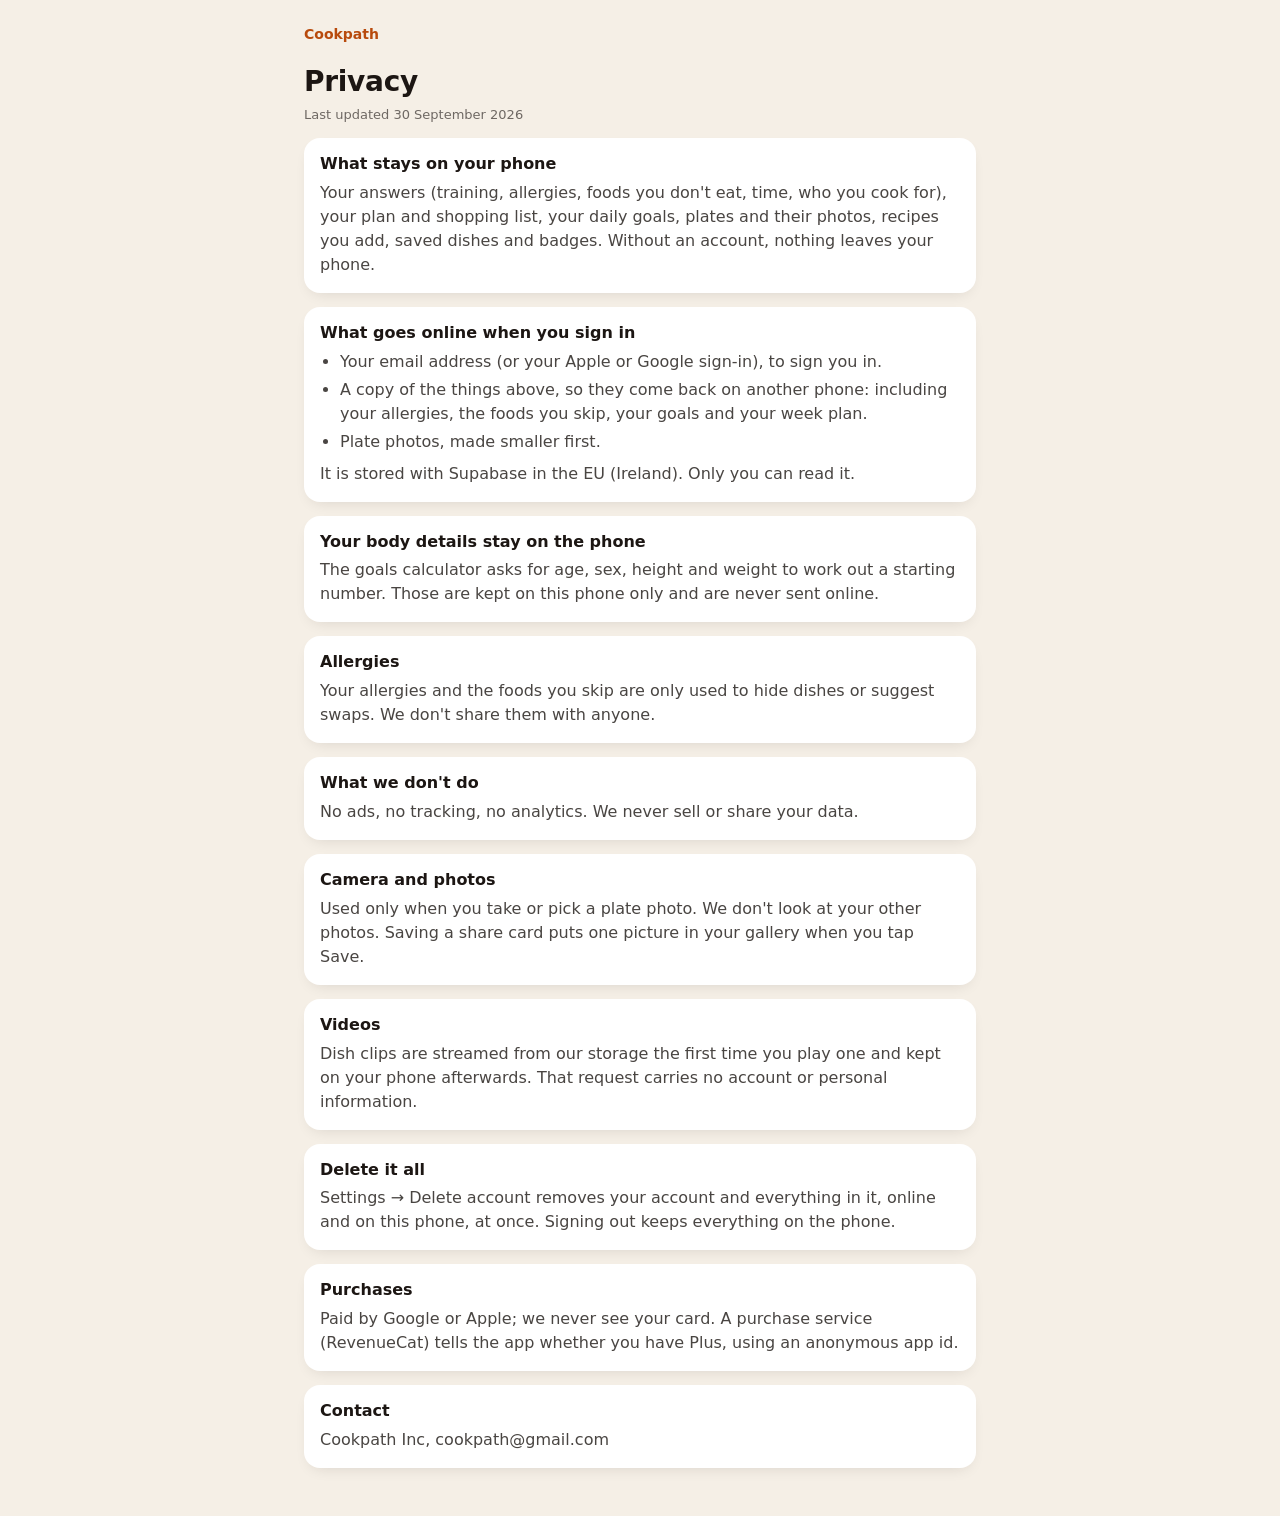
==== privacy.html @ d39d3a59 "Terms: 7-day refund rule; updated date Co-Authored-By: Claude Sonnet 5.5 <noreply@anthropic.com>" ====
<!doctype html>
<html lang="en">
<head>
<meta charset="utf-8">
<meta name="viewport" content="width=device-width, initial-scale=1">
<title>Privacy — Cookpath</title>
<meta name="description" content="What stays on your phone, what goes online when you sign in, and how to delete it all.">
<link rel="stylesheet" href="style.css">
</head>
<body>
<main>
  <p class="back"><a href="./">Cookpath</a></p>

  <h1>Privacy</h1>

  <p class="updated">Last updated 30 September 2026</p>

  <section>
    <h2>What stays on your phone</h2>
    <p>Your answers (training, allergies, foods you don't eat, time, who you cook for), your plan and shopping list, your daily goals, plates and their photos, recipes you add, saved dishes and badges. Without an account, nothing leaves your phone.</p>
  </section>

  <section>
    <h2>What goes online when you sign in</h2>
    <ul>
      <li>Your email address (or your Apple or Google sign-in), to sign you in.</li>
      <li>A copy of the things above, so they come back on another phone: including your allergies, the foods you skip, your goals and your week plan.</li>
      <li>Plate photos, made smaller first.</li>
    </ul>
    <p>It is stored with Supabase in the EU (Ireland). Only you can read it.</p>
  </section>

  <section>
    <h2>Your body details stay on the phone</h2>
    <p>The goals calculator asks for age, sex, height and weight to work out a starting number. Those are kept on this phone only and are never sent online.</p>
  </section>

  <section>
    <h2>Allergies</h2>
    <p>Your allergies and the foods you skip are only used to hide dishes or suggest swaps. We don't share them with anyone.</p>
  </section>

  <section>
    <h2>What we don't do</h2>
    <p>No ads, no tracking, no analytics. We never sell or share your data.</p>
  </section>

  <section>
    <h2>Camera and photos</h2>
    <p>Used only when you take or pick a plate photo. We don't look at your other photos. Saving a share card puts one picture in your gallery when you tap Save.</p>
  </section>

  <section>
    <h2>Videos</h2>
    <p>Dish clips are streamed from our storage the first time you play one and kept on your phone afterwards. That request carries no account or personal information.</p>
  </section>

  <section id="delete">
    <h2>Delete it all</h2>
    <p>Settings → Delete account removes your account and everything in it, online and on this phone, at once. Signing out keeps everything on the phone.</p>
  </section>

  <section>
    <h2>Purchases</h2>
    <p>Paid by Google or Apple; we never see your card. A purchase service (RevenueCat) tells the app whether you have Plus, using an anonymous app id.</p>
  </section>

  <section>
    <h2>Contact</h2>
    <p>Cookpath Inc, cookpath@gmail.com</p>
  </section>
</main>
</body>
</html>
---- style.css ----
/* Cookpath legal pages. Tokens copied from app/src/theme.ts so the web pages read like the app. */
:root {
  --ground: #F5EFE6;
  --white: #FFFFFF;
  --ink: #1C1613;
  --ink80: rgba(28, 22, 19, 0.8);
  --grey: #6E6863;
  --ember-text: #B84A0C;
  --pill-line: #E6DDD4;
}

* { box-sizing: border-box; }

body {
  margin: 0;
  padding: 24px 16px 48px;
  background: var(--ground);
  color: var(--ink);
  font: 400 16px/1.5 -apple-system, BlinkMacSystemFont, "Segoe UI", Roboto, system-ui, sans-serif;
  -webkit-text-size-adjust: 100%;
}

main { max-width: 42rem; margin: 0 auto; }

.back { margin: 0 0 20px; font-size: 14px; }
.back a { color: var(--ember-text); text-decoration: none; font-weight: 600; }
.back a:hover, .back a:focus-visible { text-decoration: underline; }

h1 { margin: 0; font-size: 28px; line-height: 1.2; letter-spacing: -0.01em; }

.updated { margin: 6px 0 0; color: var(--grey); font-size: 13px; }

.lead { margin: 16px 0 0; color: var(--ink80); }

section {
  margin-top: 14px;
  padding: 16px;
  background: var(--white);
  border-radius: 16px;
  box-shadow: 0 6px 16px -8px rgba(28, 22, 19, 0.16);
}

h2 { margin: 0 0 6px; font-size: 16px; line-height: 1.3; }

p { margin: 0; color: var(--ink80); }
p + p { margin-top: 8px; }

ul { margin: 0 0 8px; padding-left: 20px; color: var(--ink80); }
li + li { margin-top: 4px; }

/* Placeholders still to fill before the store listing goes in. */
.todo {
  padding: 1px 5px;
  border-radius: 5px;
  background: rgba(242, 107, 29, 0.08);
  box-shadow: inset 0 0 0 1px rgba(242, 107, 29, 0.18);
  color: var(--ember-text);
  font-weight: 600;
  white-space: nowrap;
}

nav.docs { margin-top: 14px; display: grid; gap: 10px; }
nav.docs a {
  display: block;
  padding: 16px;
  background: var(--white);
  border-radius: 16px;
  box-shadow: 0 6px 16px -8px rgba(28, 22, 19, 0.16);
  color: var(--ink);
  text-decoration: none;
  font-weight: 600;
}
nav.docs a span { display: block; margin-top: 2px; color: var(--grey); font-weight: 400; font-size: 14px; }
nav.docs a:hover, nav.docs a:focus-visible { box-shadow: 0 6px 16px -8px rgba(28, 22, 19, 0.28), inset 0 0 0 1px var(--pill-line); }

footer { margin-top: 28px; color: var(--grey); font-size: 13px; text-align: center; }
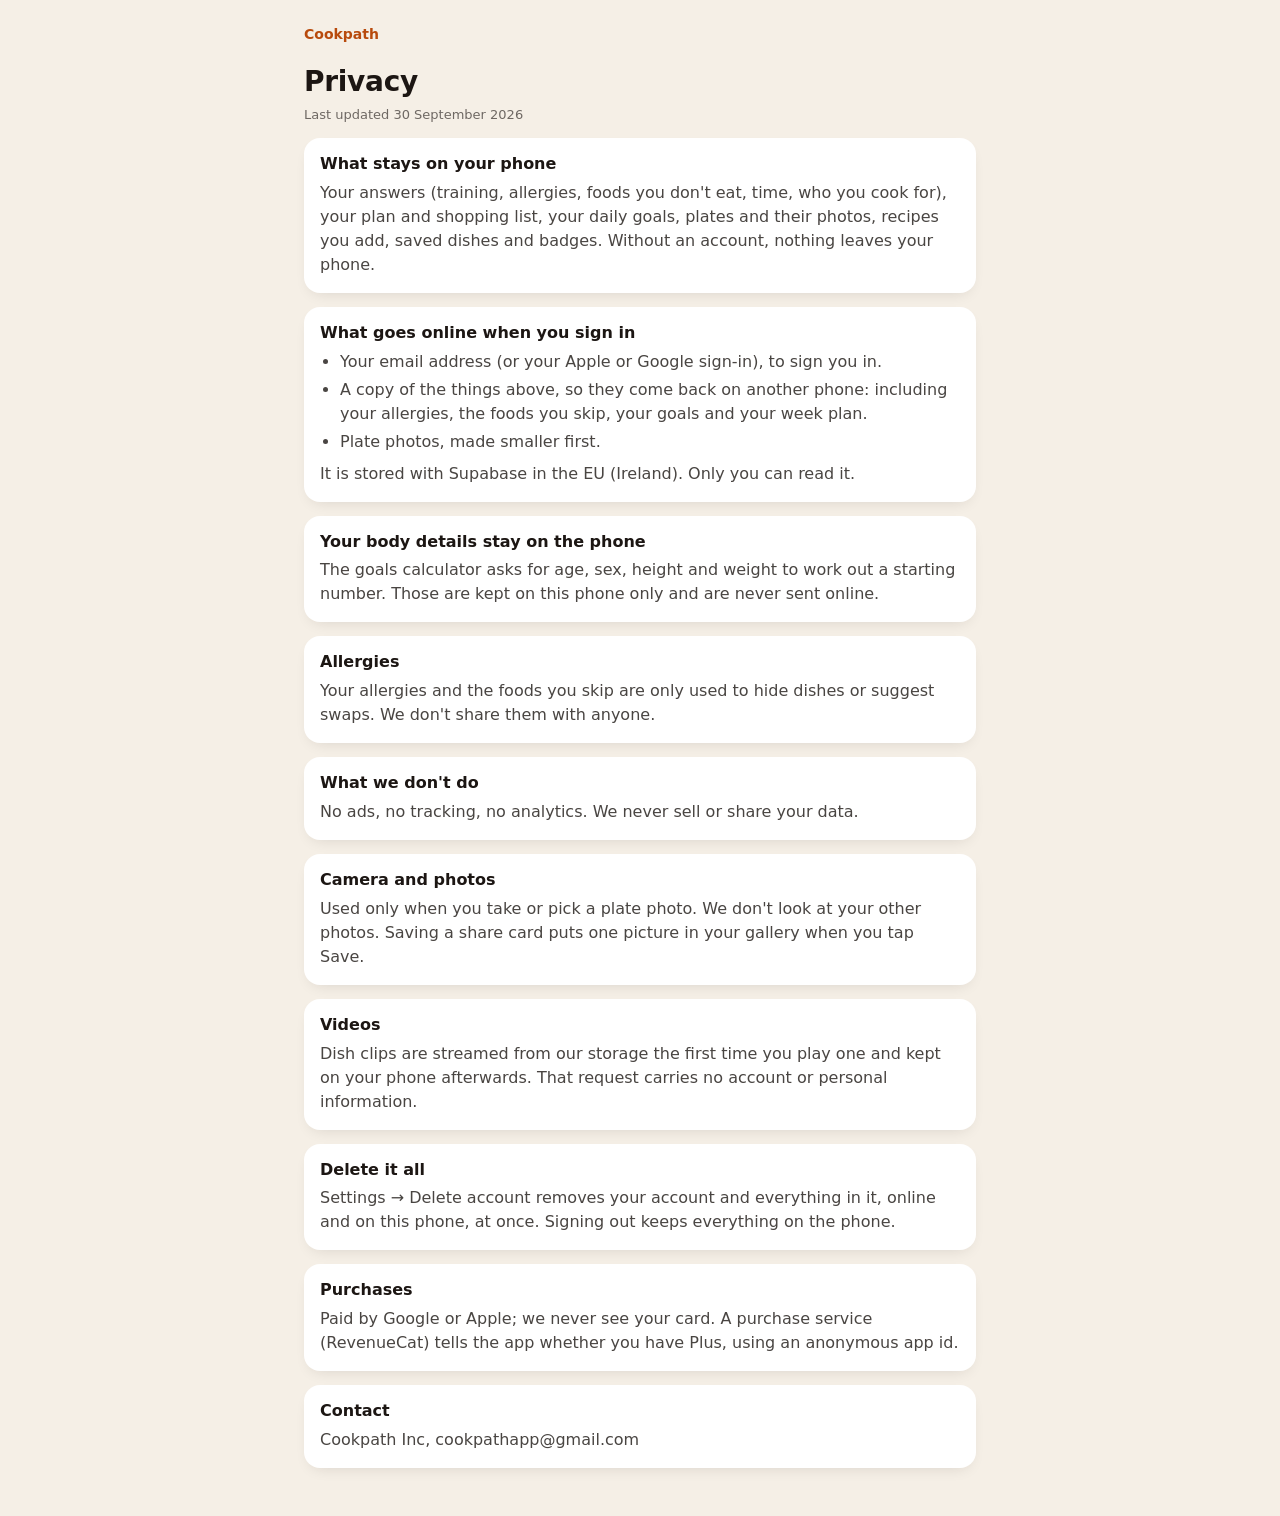
==== commit b82973ed: "Contact email: cookpathapp@gmail.com Co-Authored-By: Claude Sonnet 5.5 <noreply@anthropic.com>" ====
--- a/privacy.html
+++ b/privacy.html
@@ -67,7 +67,7 @@
 
   <section>
     <h2>Contact</h2>
-    <p>Cookpath Inc, cookpath@gmail.com</p>
+    <p>Cookpath Inc, cookpathapp@gmail.com</p>
   </section>
 </main>
 </body>
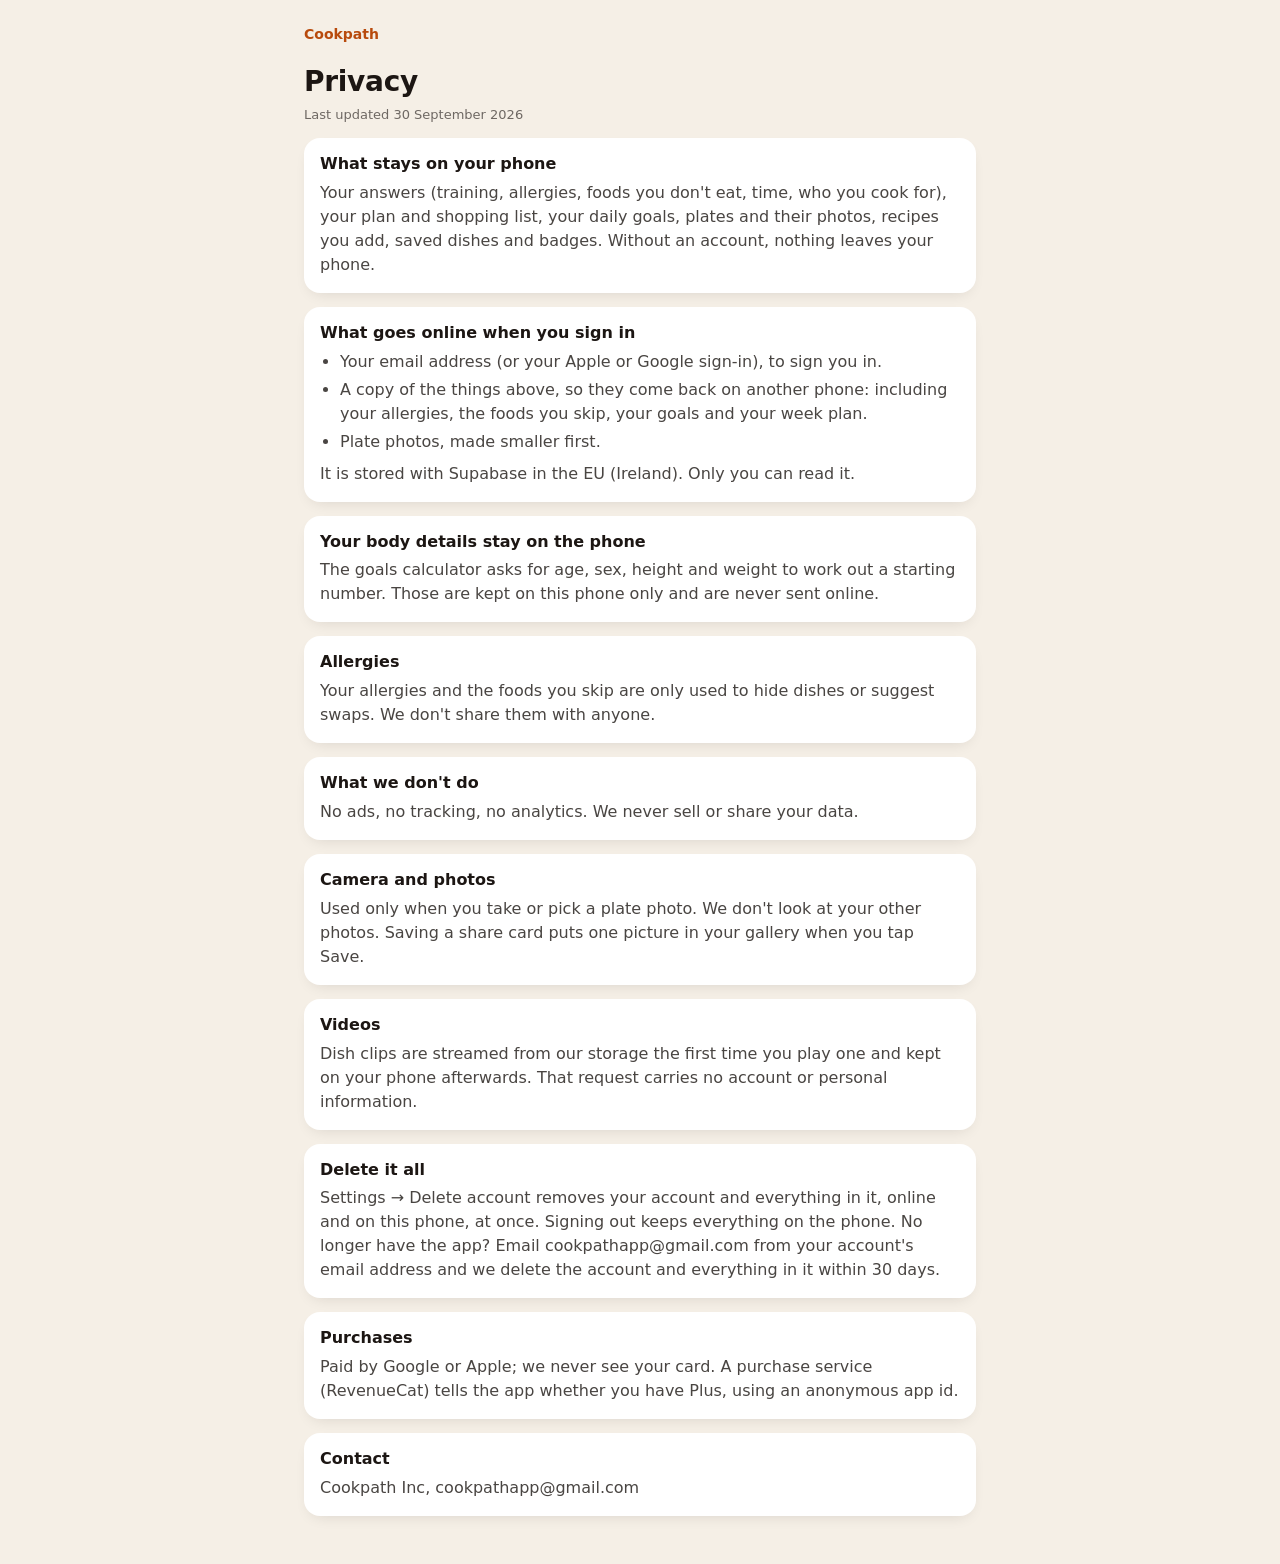
==== commit 7e1799b3: "Privacy: delete your account by email if you no longer have the app" ====
--- a/privacy.html
+++ b/privacy.html
@@ -57,7 +57,7 @@
 
   <section id="delete">
     <h2>Delete it all</h2>
-    <p>Settings → Delete account removes your account and everything in it, online and on this phone, at once. Signing out keeps everything on the phone.</p>
+    <p>Settings → Delete account removes your account and everything in it, online and on this phone, at once. Signing out keeps everything on the phone. No longer have the app? Email cookpathapp@gmail.com from your account's email address and we delete the account and everything in it within 30 days.</p>
   </section>
 
   <section>
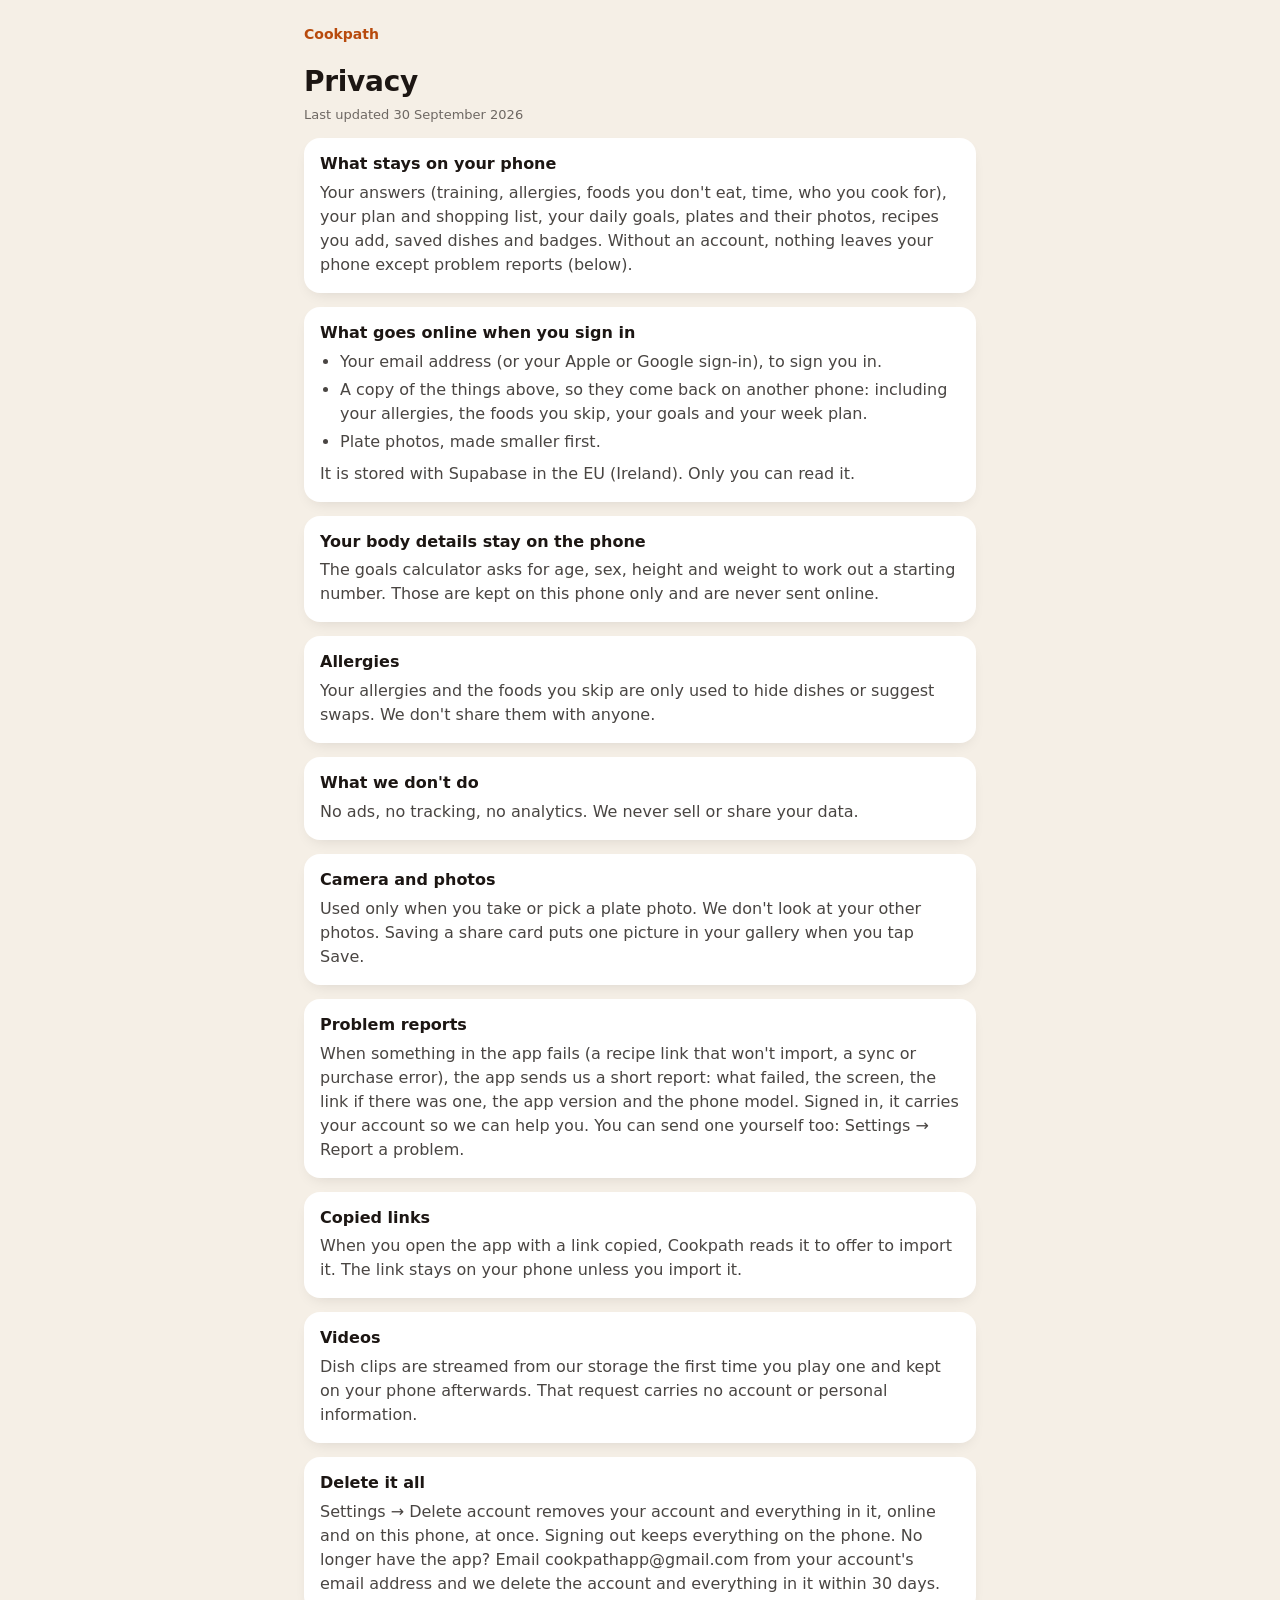
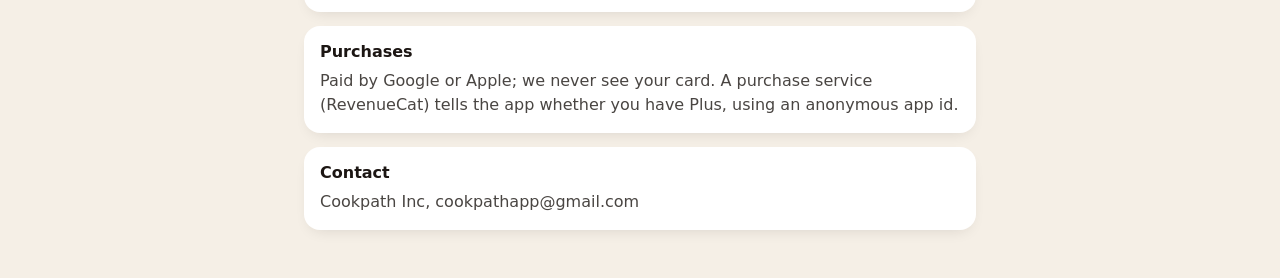
==== commit 9296bd40: "Privacy: describe problem reports" ====
--- a/privacy.html
+++ b/privacy.html
@@ -17,7 +17,7 @@
 
   <section>
     <h2>What stays on your phone</h2>
-    <p>Your answers (training, allergies, foods you don't eat, time, who you cook for), your plan and shopping list, your daily goals, plates and their photos, recipes you add, saved dishes and badges. Without an account, nothing leaves your phone.</p>
+    <p>Your answers (training, allergies, foods you don't eat, time, who you cook for), your plan and shopping list, your daily goals, plates and their photos, recipes you add, saved dishes and badges. Without an account, nothing leaves your phone except problem reports (below).</p>
   </section>
 
   <section>
@@ -51,6 +51,16 @@
   </section>
 
   <section>
+    <h2>Problem reports</h2>
+    <p>When something in the app fails (a recipe link that won't import, a sync or purchase error), the app sends us a short report: what failed, the screen, the link if there was one, the app version and the phone model. Signed in, it carries your account so we can help you. You can send one yourself too: Settings → Report a problem.</p>
+  </section>
+
+  <section>
+    <h2>Copied links</h2>
+    <p>When you open the app with a link copied, Cookpath reads it to offer to import it. The link stays on your phone unless you import it.</p>
+  </section>
+
+  <section>
     <h2>Videos</h2>
     <p>Dish clips are streamed from our storage the first time you play one and kept on your phone afterwards. That request carries no account or personal information.</p>
   </section>
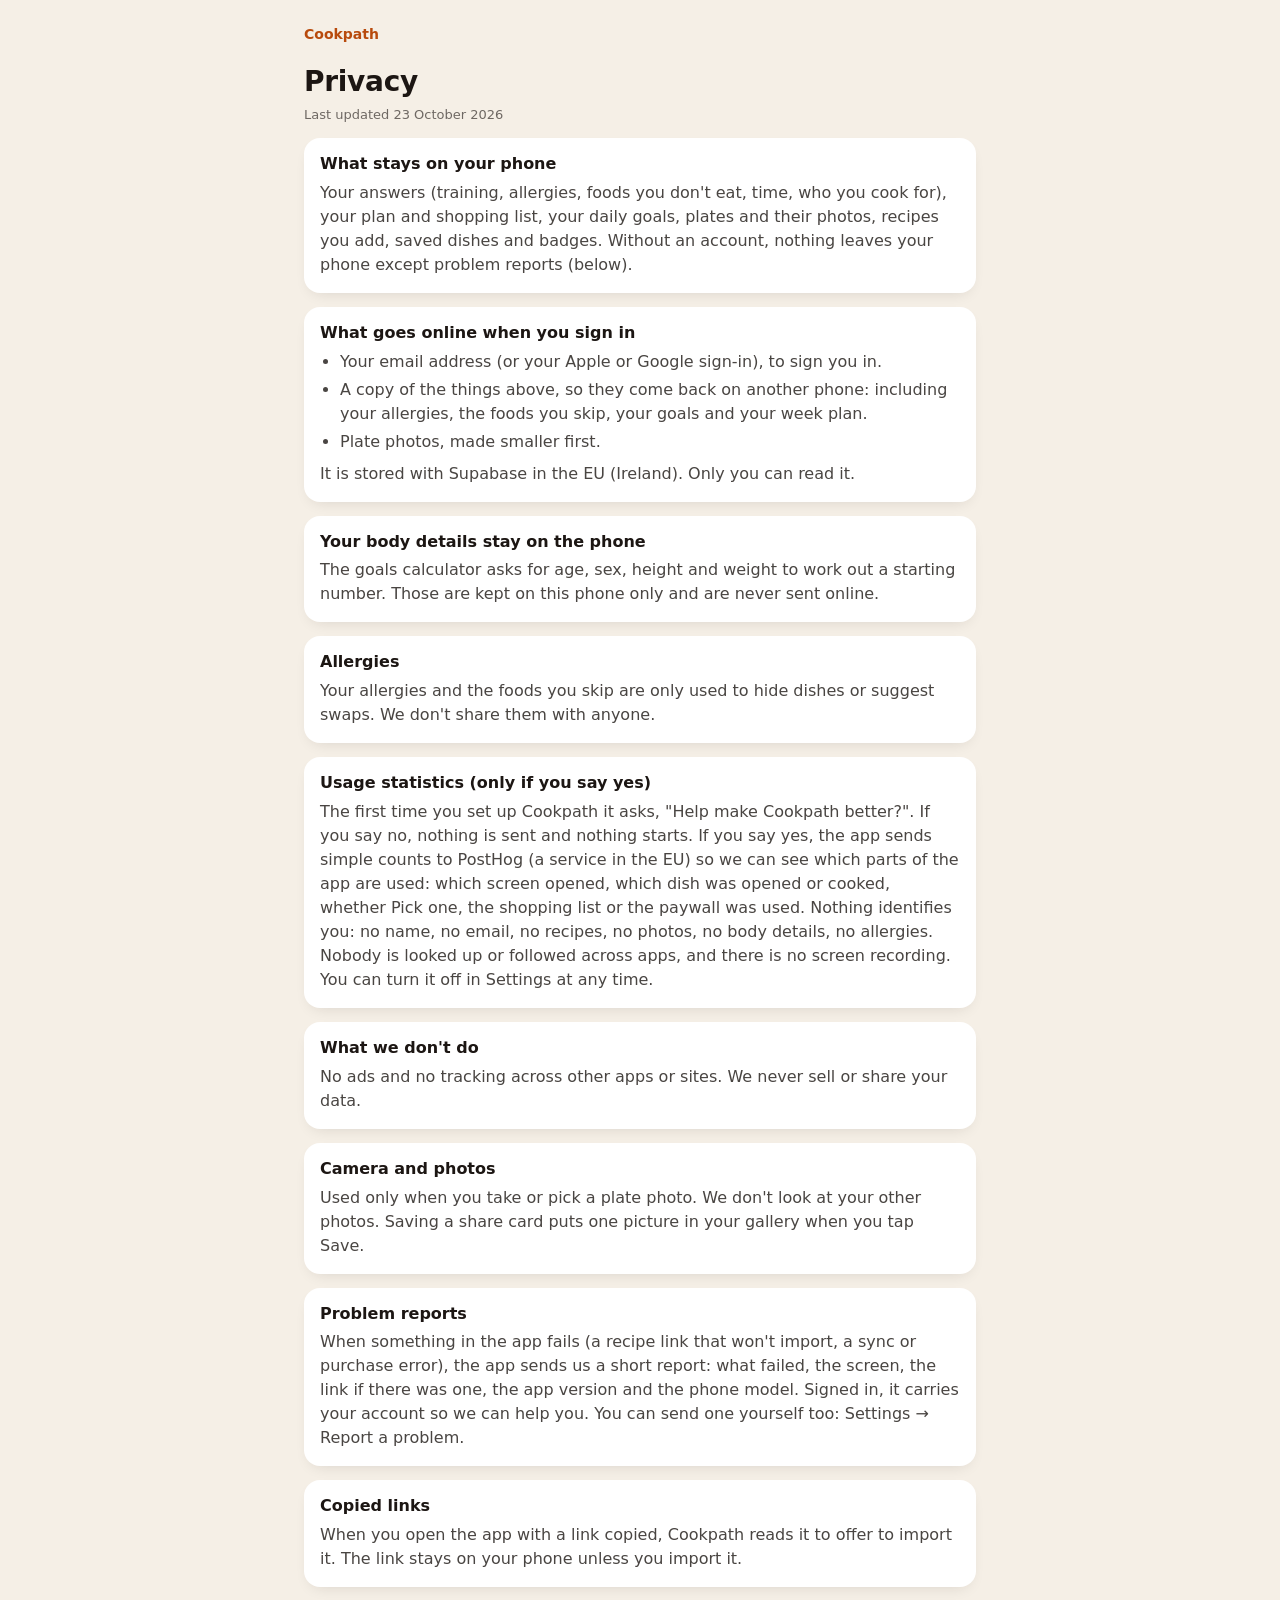
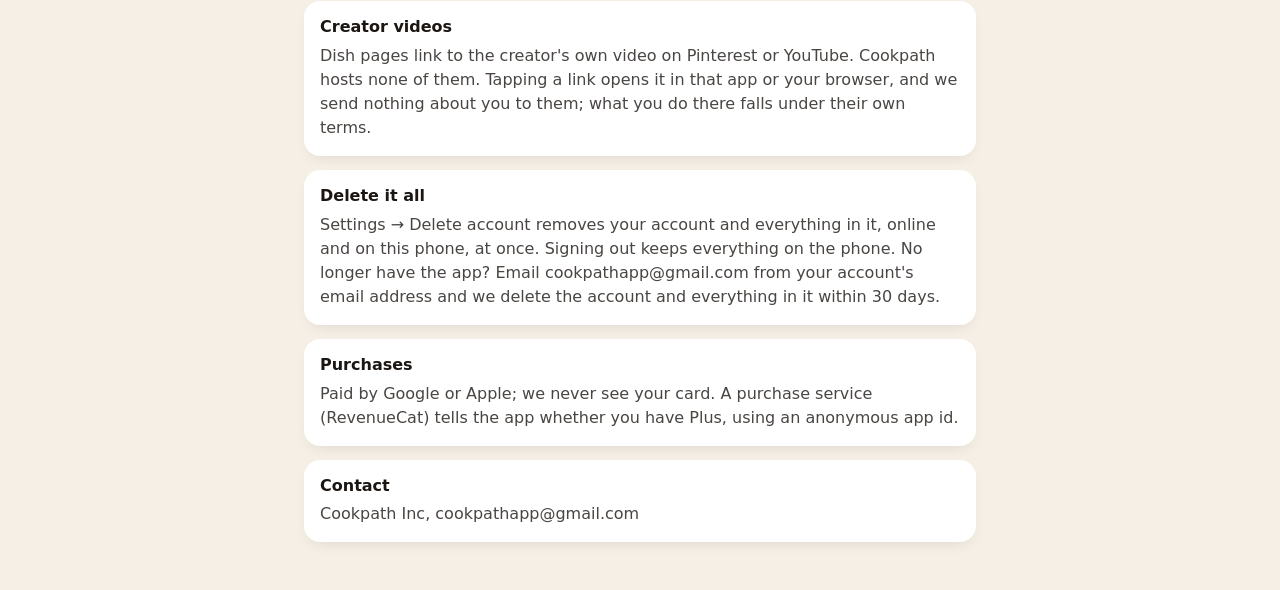
==== commit 0e2c3f5e: "Privacy: usage statistics only with consent; Terms: creator links instead of clips" ====
--- a/privacy.html
+++ b/privacy.html
@@ -13,7 +13,7 @@
 
   <h1>Privacy</h1>
 
-  <p class="updated">Last updated 30 September 2026</p>
+  <p class="updated">Last updated 23 October 2026</p>
 
   <section>
     <h2>What stays on your phone</h2>
@@ -41,8 +41,13 @@
   </section>
 
   <section>
+    <h2>Usage statistics (only if you say yes)</h2>
+    <p>The first time you set up Cookpath it asks, &quot;Help make Cookpath better?&quot;. If you say no, nothing is sent and nothing starts. If you say yes, the app sends simple counts to PostHog (a service in the EU) so we can see which parts of the app are used: which screen opened, which dish was opened or cooked, whether Pick one, the shopping list or the paywall was used. Nothing identifies you: no name, no email, no recipes, no photos, no body details, no allergies. Nobody is looked up or followed across apps, and there is no screen recording. You can turn it off in Settings at any time.</p>
+  </section>
+
+  <section>
     <h2>What we don't do</h2>
-    <p>No ads, no tracking, no analytics. We never sell or share your data.</p>
+    <p>No ads and no tracking across other apps or sites. We never sell or share your data.</p>
   </section>
 
   <section>
@@ -61,8 +66,8 @@
   </section>
 
   <section>
-    <h2>Videos</h2>
-    <p>Dish clips are streamed from our storage the first time you play one and kept on your phone afterwards. That request carries no account or personal information.</p>
+    <h2>Creator videos</h2>
+    <p>Dish pages link to the creator's own video on Pinterest or YouTube. Cookpath hosts none of them. Tapping a link opens it in that app or your browser, and we send nothing about you to them; what you do there falls under their own terms.</p>
   </section>
 
   <section id="delete">
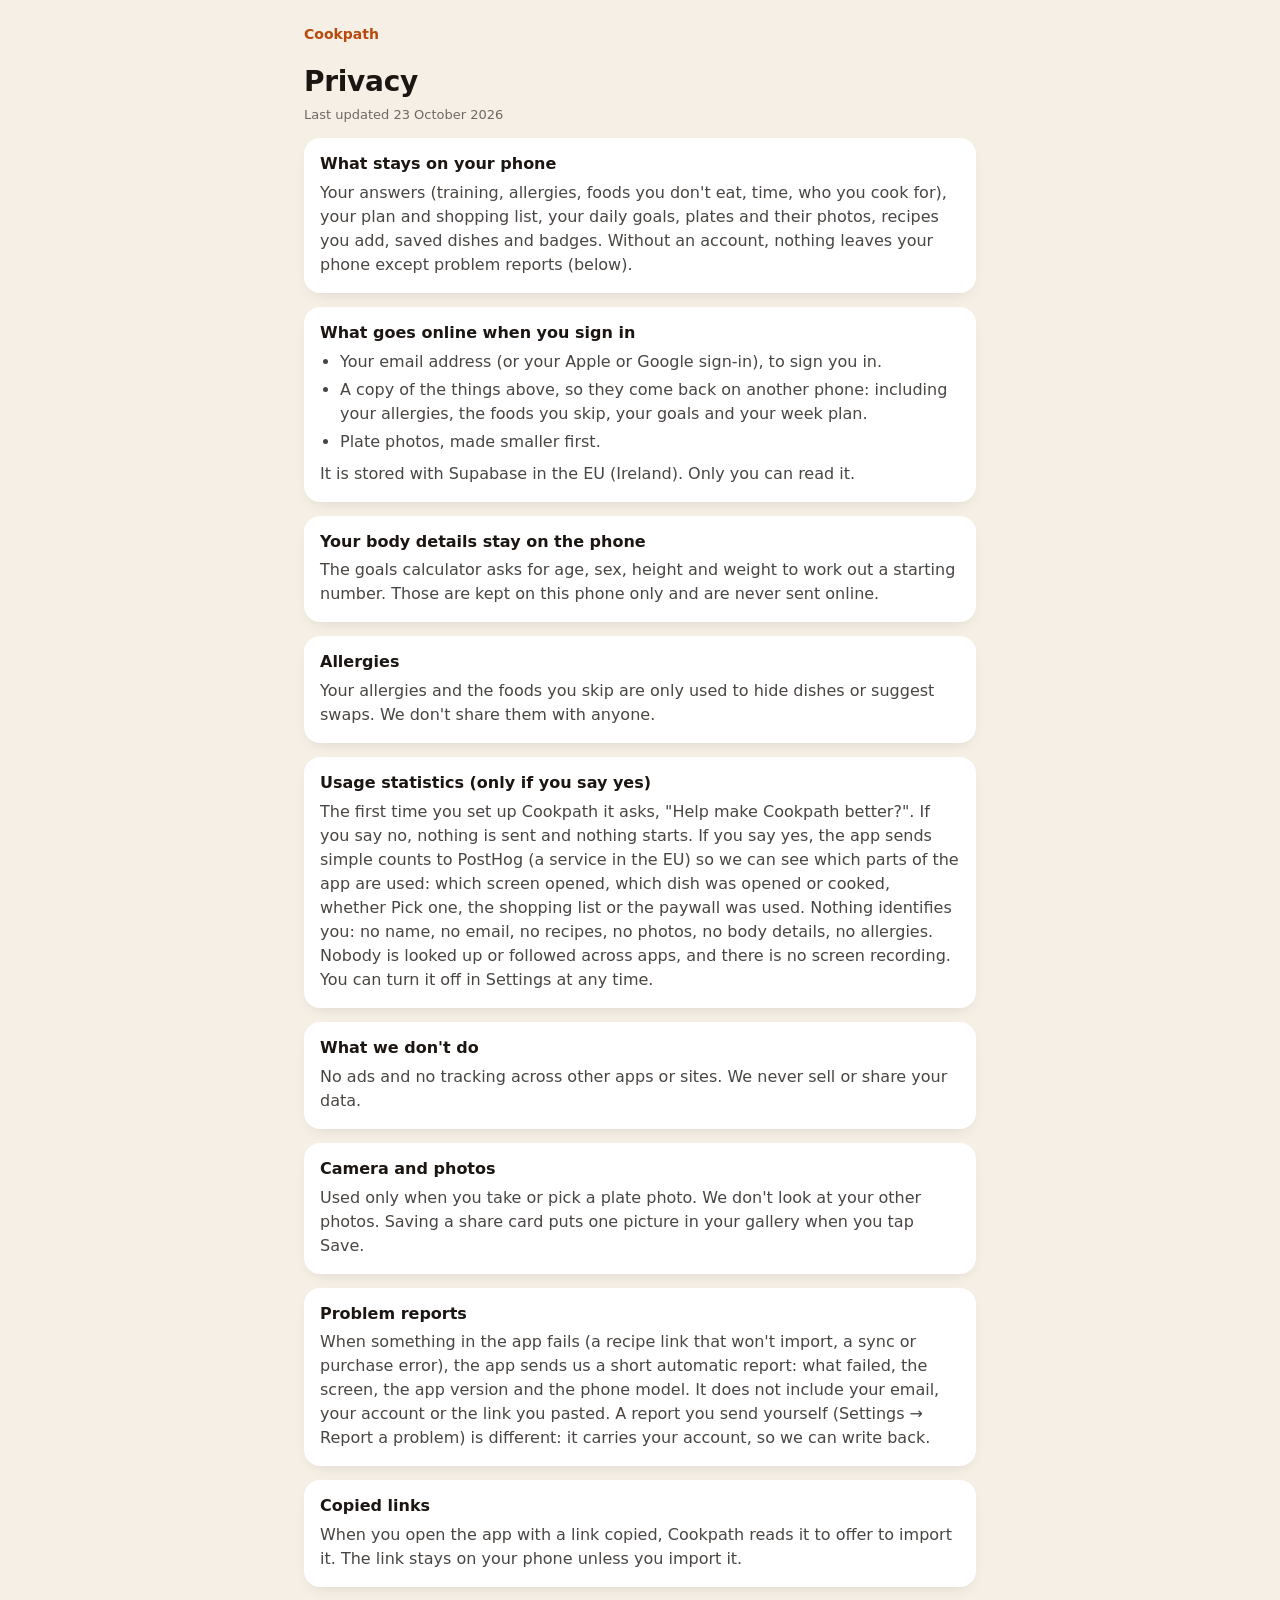
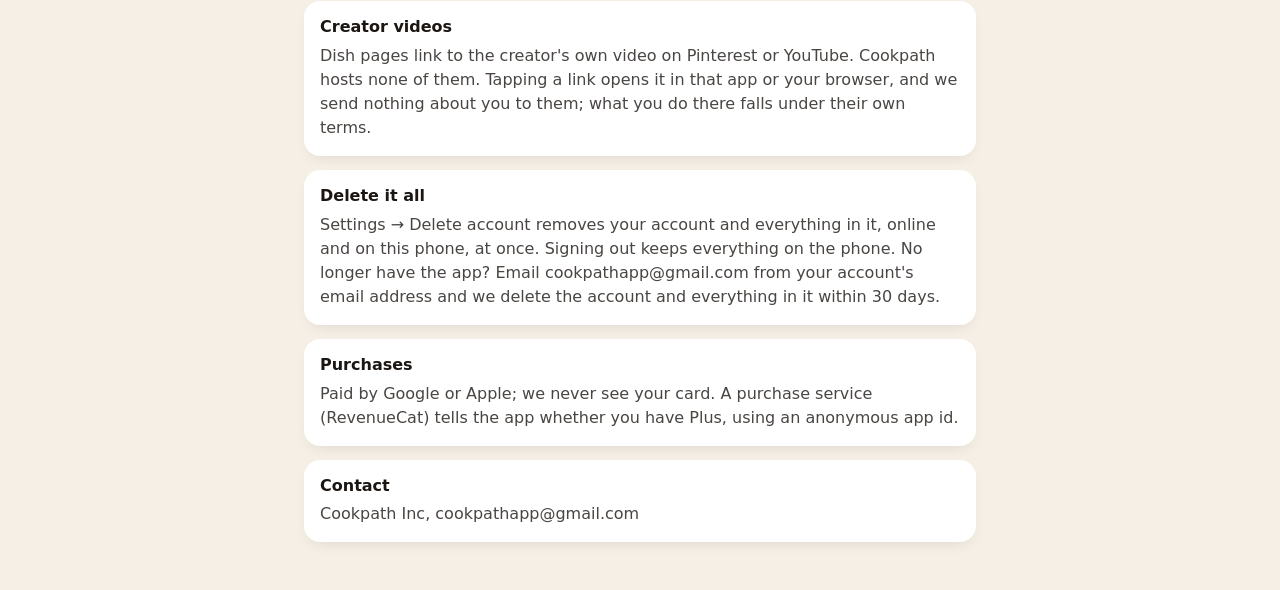
==== commit aee0a6d9: "Privacy: automatic problem reports carry no email, account or link Co-Authored-By: Claude Sonnet 5.5" ====
--- a/privacy.html
+++ b/privacy.html
@@ -57,7 +57,7 @@
 
   <section>
     <h2>Problem reports</h2>
-    <p>When something in the app fails (a recipe link that won't import, a sync or purchase error), the app sends us a short report: what failed, the screen, the link if there was one, the app version and the phone model. Signed in, it carries your account so we can help you. You can send one yourself too: Settings → Report a problem.</p>
+    <p>When something in the app fails (a recipe link that won't import, a sync or purchase error), the app sends us a short automatic report: what failed, the screen, the app version and the phone model. It does not include your email, your account or the link you pasted. A report you send yourself (Settings → Report a problem) is different: it carries your account, so we can write back.</p>
   </section>
 
   <section>
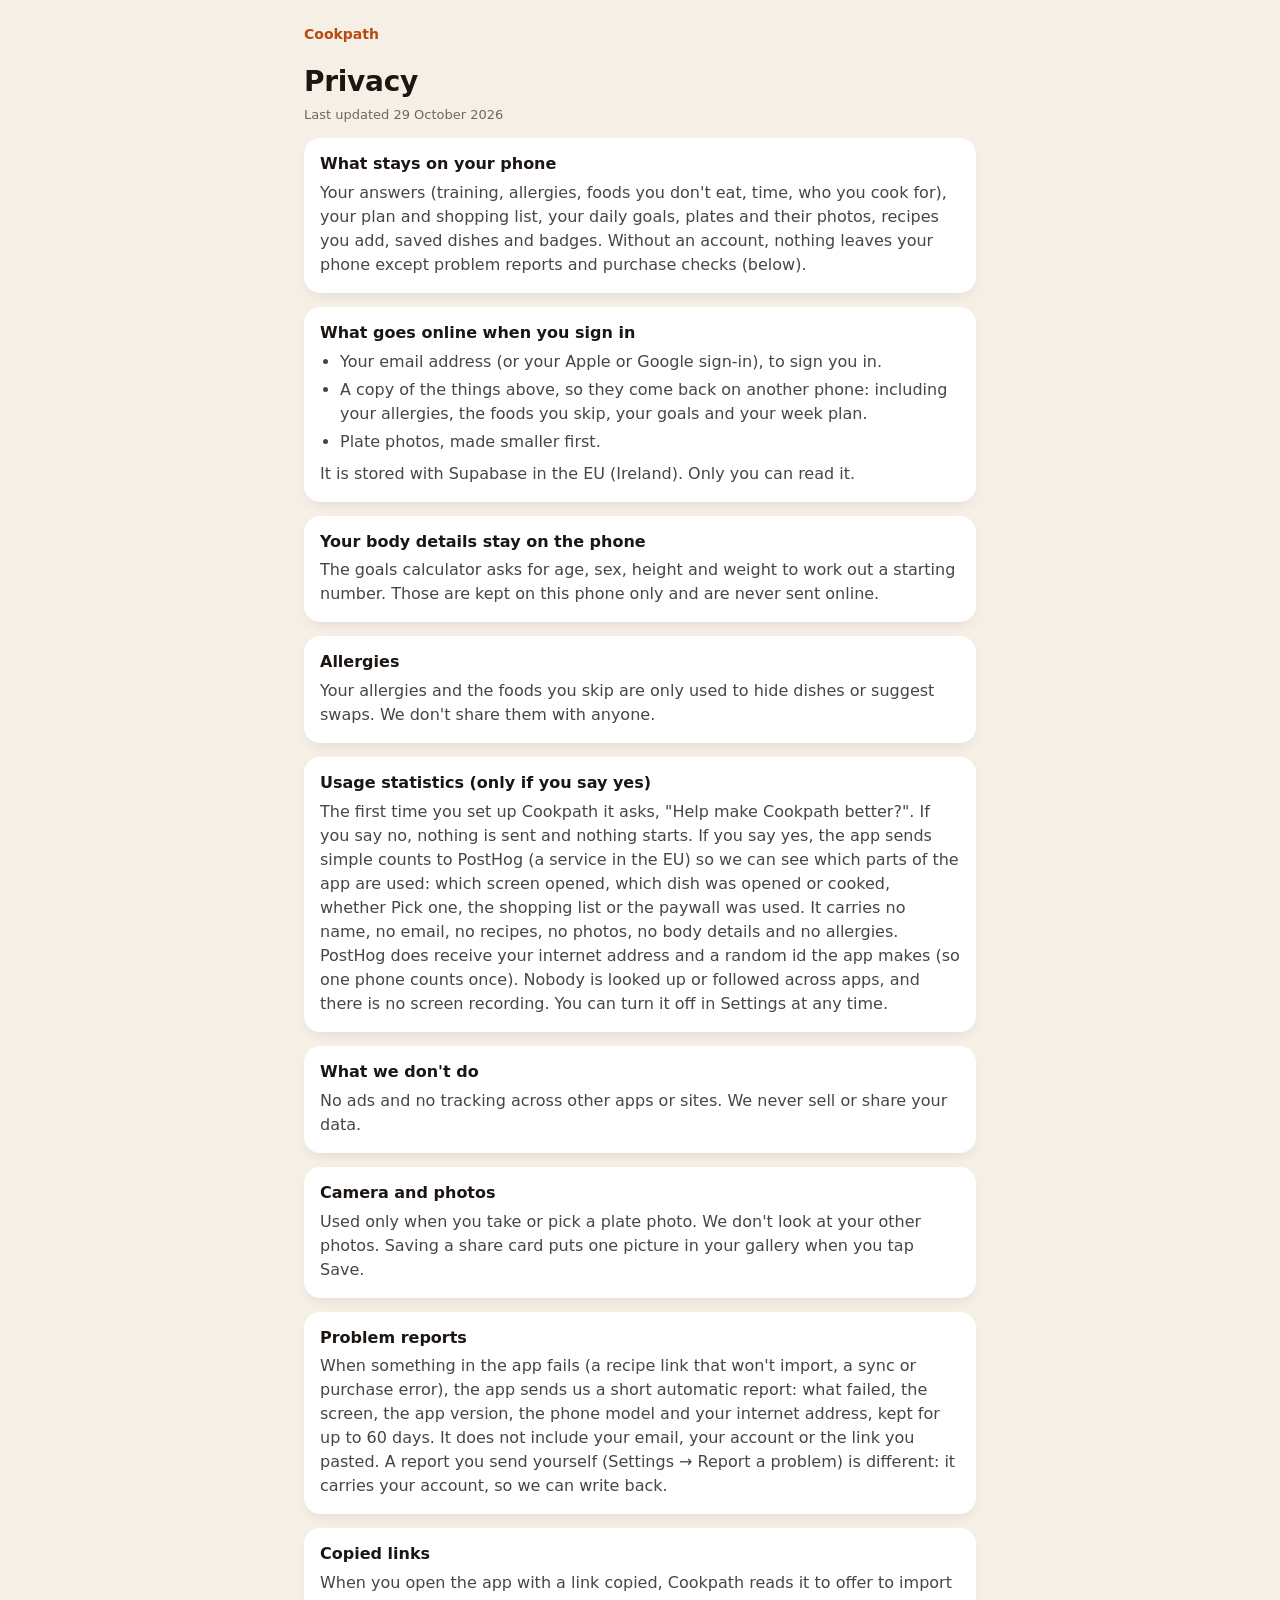
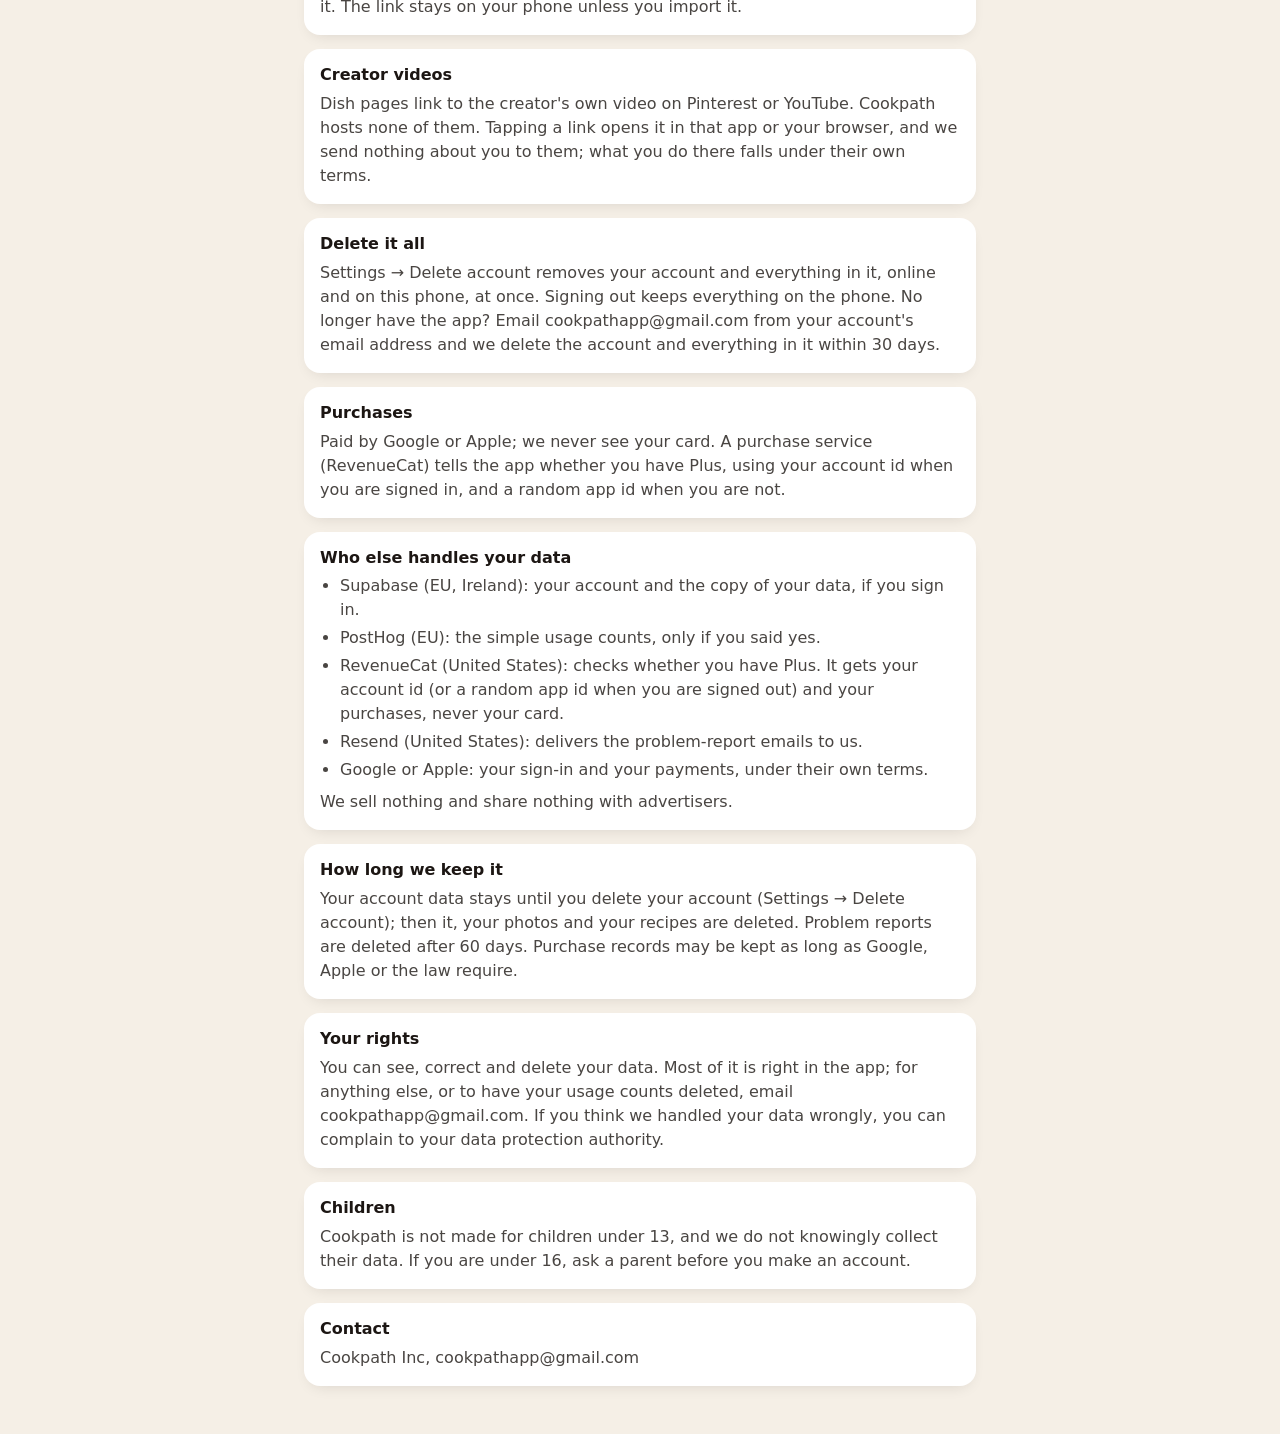
==== commit fa836ea5: "Privacy and Terms: who else handles data, retention, rights, children, liability, auto-renewal Co-Au" ====
--- a/privacy.html
+++ b/privacy.html
@@ -13,11 +13,11 @@
 
   <h1>Privacy</h1>
 
-  <p class="updated">Last updated 23 October 2026</p>
+  <p class="updated">Last updated 29 October 2026</p>
 
   <section>
     <h2>What stays on your phone</h2>
-    <p>Your answers (training, allergies, foods you don't eat, time, who you cook for), your plan and shopping list, your daily goals, plates and their photos, recipes you add, saved dishes and badges. Without an account, nothing leaves your phone except problem reports (below).</p>
+    <p>Your answers (training, allergies, foods you don't eat, time, who you cook for), your plan and shopping list, your daily goals, plates and their photos, recipes you add, saved dishes and badges. Without an account, nothing leaves your phone except problem reports and purchase checks (below).</p>
   </section>
 
   <section>
@@ -42,7 +42,7 @@
 
   <section>
     <h2>Usage statistics (only if you say yes)</h2>
-    <p>The first time you set up Cookpath it asks, &quot;Help make Cookpath better?&quot;. If you say no, nothing is sent and nothing starts. If you say yes, the app sends simple counts to PostHog (a service in the EU) so we can see which parts of the app are used: which screen opened, which dish was opened or cooked, whether Pick one, the shopping list or the paywall was used. Nothing identifies you: no name, no email, no recipes, no photos, no body details, no allergies. Nobody is looked up or followed across apps, and there is no screen recording. You can turn it off in Settings at any time.</p>
+    <p>The first time you set up Cookpath it asks, &quot;Help make Cookpath better?&quot;. If you say no, nothing is sent and nothing starts. If you say yes, the app sends simple counts to PostHog (a service in the EU) so we can see which parts of the app are used: which screen opened, which dish was opened or cooked, whether Pick one, the shopping list or the paywall was used. It carries no name, no email, no recipes, no photos, no body details and no allergies. PostHog does receive your internet address and a random id the app makes (so one phone counts once). Nobody is looked up or followed across apps, and there is no screen recording. You can turn it off in Settings at any time.</p>
   </section>
 
   <section>
@@ -57,7 +57,7 @@
 
   <section>
     <h2>Problem reports</h2>
-    <p>When something in the app fails (a recipe link that won't import, a sync or purchase error), the app sends us a short automatic report: what failed, the screen, the app version and the phone model. It does not include your email, your account or the link you pasted. A report you send yourself (Settings → Report a problem) is different: it carries your account, so we can write back.</p>
+    <p>When something in the app fails (a recipe link that won't import, a sync or purchase error), the app sends us a short automatic report: what failed, the screen, the app version, the phone model and your internet address, kept for up to 60 days. It does not include your email, your account or the link you pasted. A report you send yourself (Settings → Report a problem) is different: it carries your account, so we can write back.</p>
   </section>
 
   <section>
@@ -77,7 +77,34 @@
 
   <section>
     <h2>Purchases</h2>
-    <p>Paid by Google or Apple; we never see your card. A purchase service (RevenueCat) tells the app whether you have Plus, using an anonymous app id.</p>
+    <p>Paid by Google or Apple; we never see your card. A purchase service (RevenueCat) tells the app whether you have Plus, using your account id when you are signed in, and a random app id when you are not.</p>
+  </section>
+
+  <section>
+    <h2>Who else handles your data</h2>
+    <ul>
+      <li>Supabase (EU, Ireland): your account and the copy of your data, if you sign in.</li>
+      <li>PostHog (EU): the simple usage counts, only if you said yes.</li>
+      <li>RevenueCat (United States): checks whether you have Plus. It gets your account id (or a random app id when you are signed out) and your purchases, never your card.</li>
+      <li>Resend (United States): delivers the problem-report emails to us.</li>
+      <li>Google or Apple: your sign-in and your payments, under their own terms.</li>
+    </ul>
+    <p>We sell nothing and share nothing with advertisers.</p>
+  </section>
+
+  <section>
+    <h2>How long we keep it</h2>
+    <p>Your account data stays until you delete your account (Settings → Delete account); then it, your photos and your recipes are deleted. Problem reports are deleted after 60 days. Purchase records may be kept as long as Google, Apple or the law require.</p>
+  </section>
+
+  <section>
+    <h2>Your rights</h2>
+    <p>You can see, correct and delete your data. Most of it is right in the app; for anything else, or to have your usage counts deleted, email cookpathapp@gmail.com. If you think we handled your data wrongly, you can complain to your data protection authority.</p>
+  </section>
+
+  <section>
+    <h2>Children</h2>
+    <p>Cookpath is not made for children under 13, and we do not knowingly collect their data. If you are under 16, ask a parent before you make an account.</p>
   </section>
 
   <section>
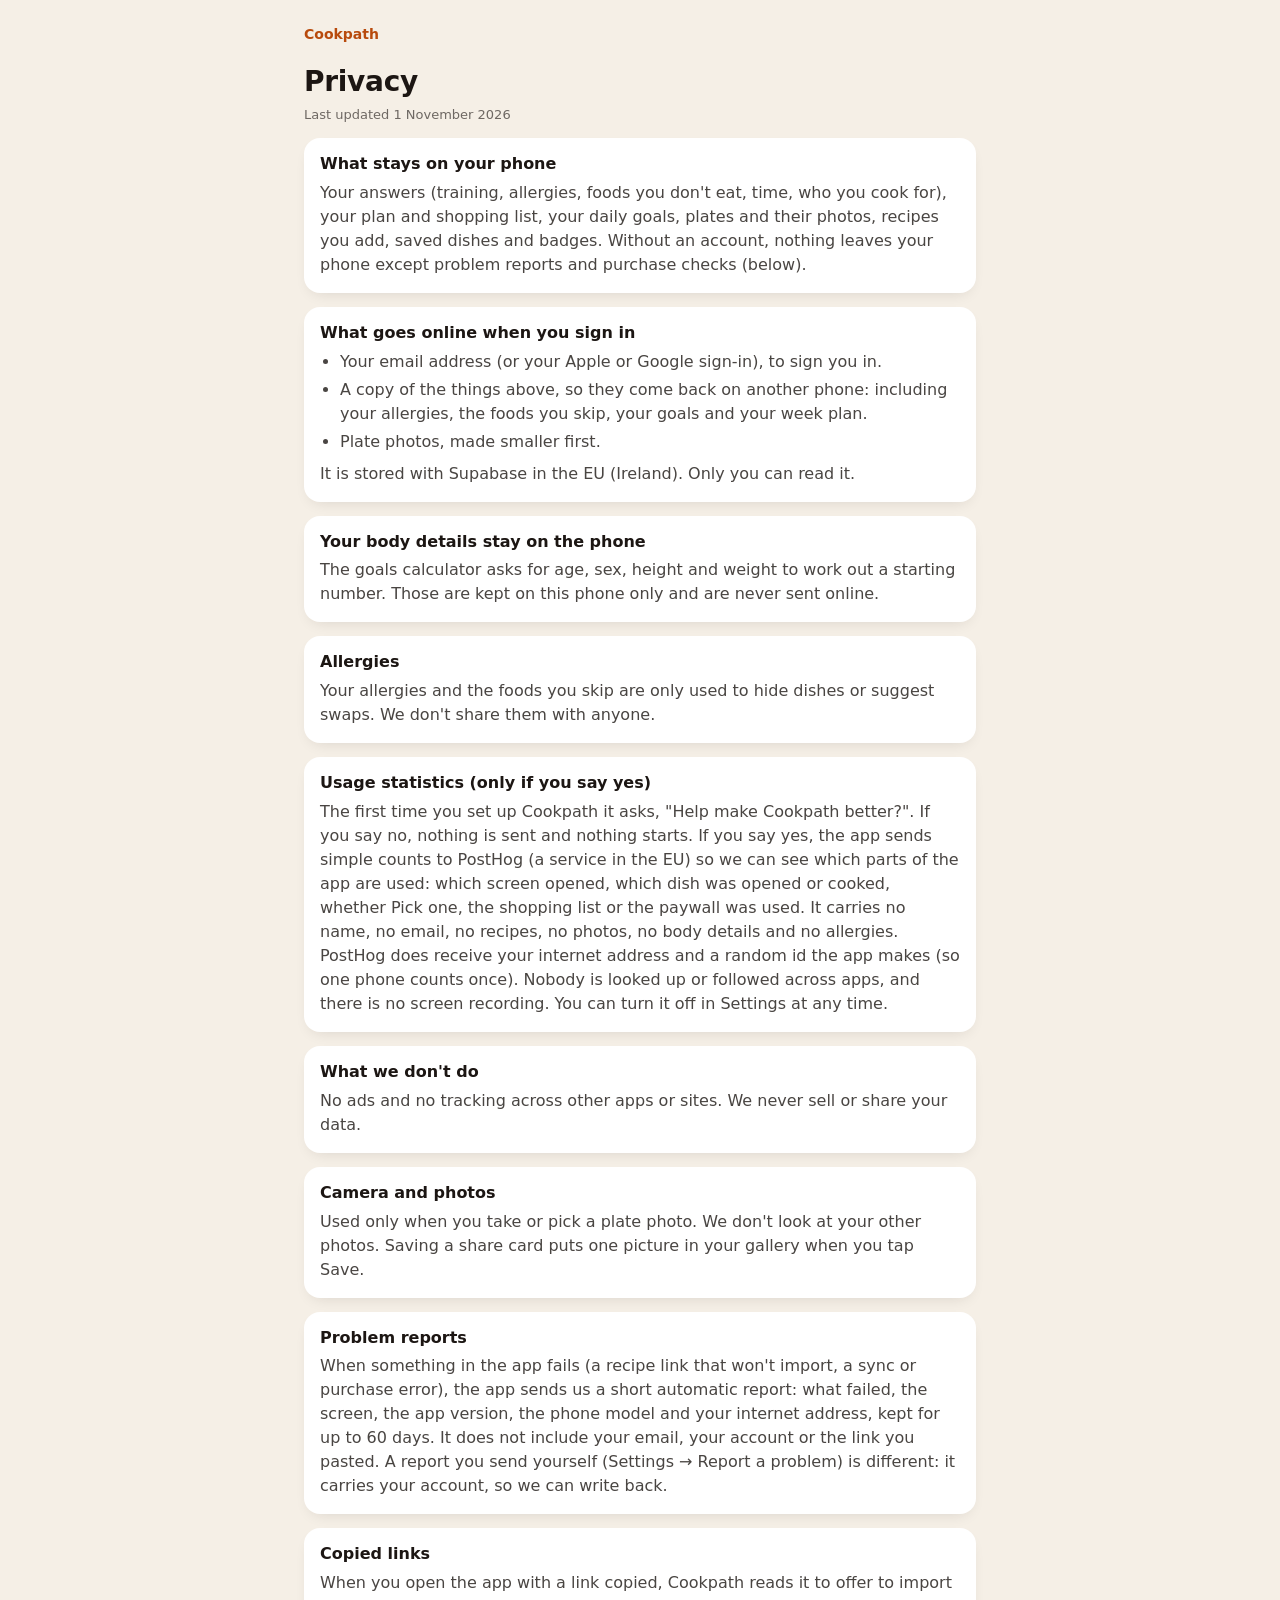
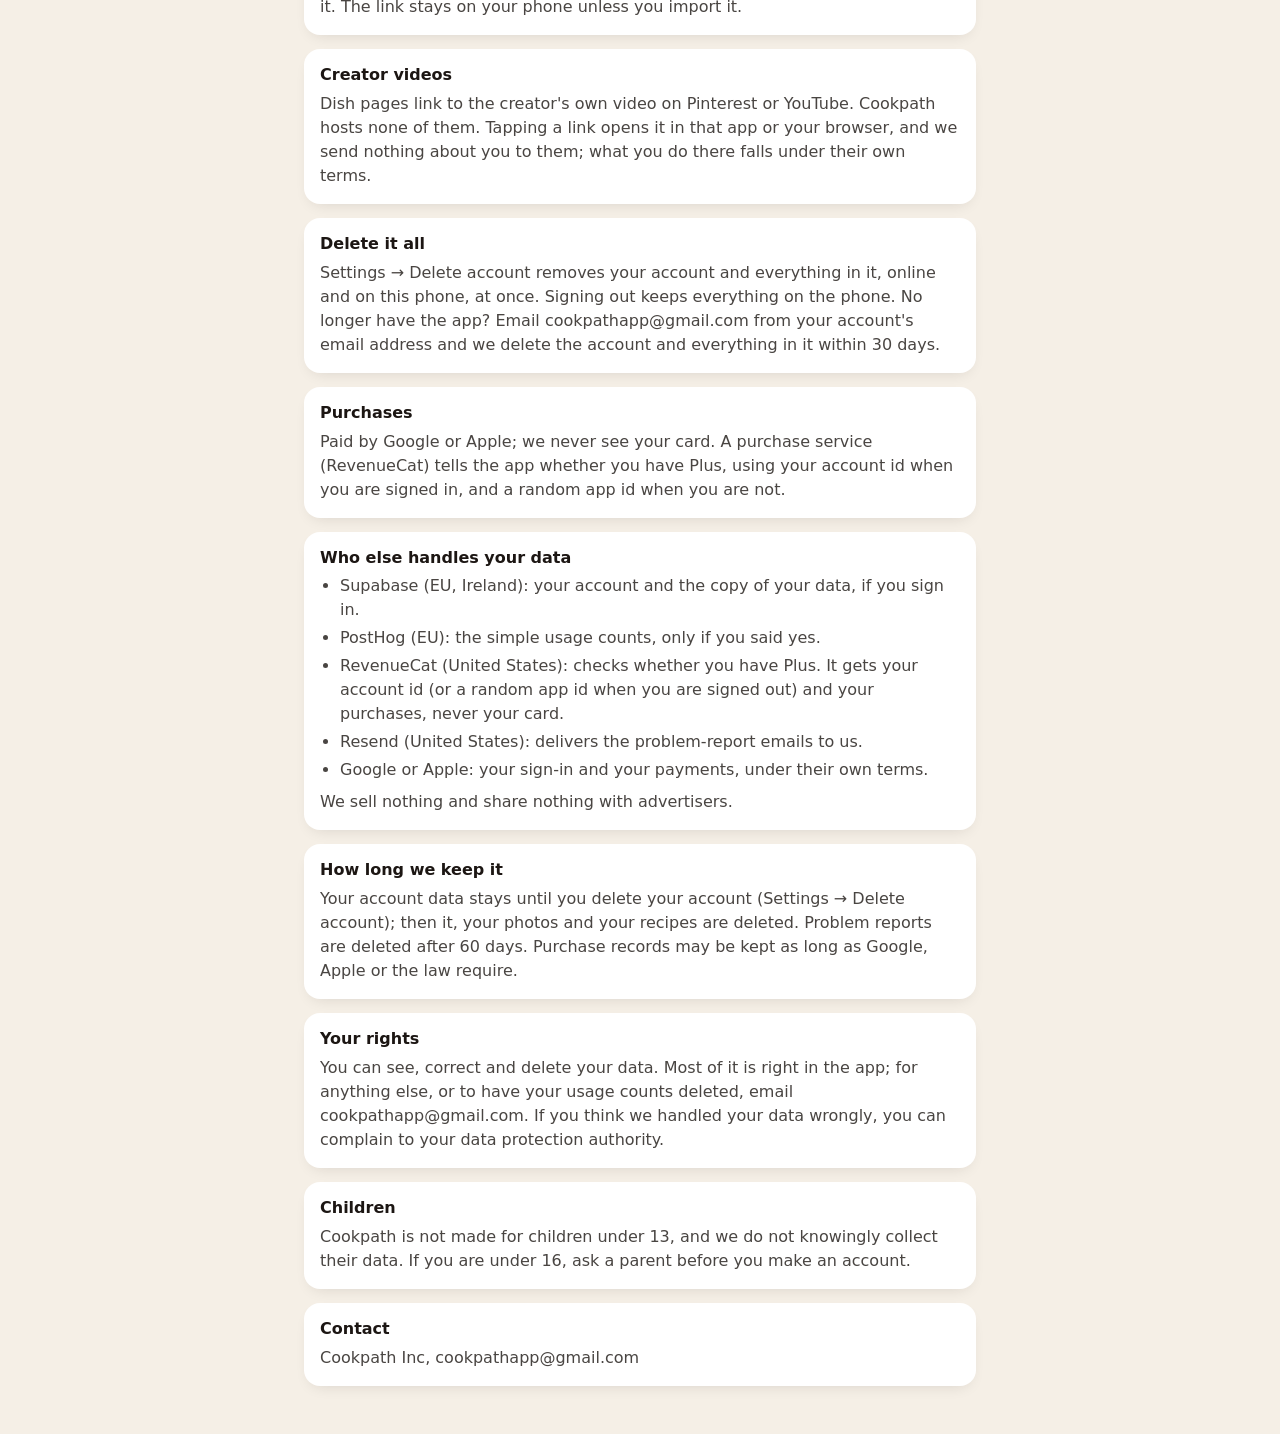
==== commit 8dc8e33a: "Terms: calculator is an estimate for healthy adults, ask a doctor if pregnant, under 18 or ill; date" ====
--- a/privacy.html
+++ b/privacy.html
@@ -13,7 +13,7 @@
 
   <h1>Privacy</h1>
 
-  <p class="updated">Last updated 29 October 2026</p>
+  <p class="updated">Last updated 1 November 2026</p>
 
   <section>
     <h2>What stays on your phone</h2>
